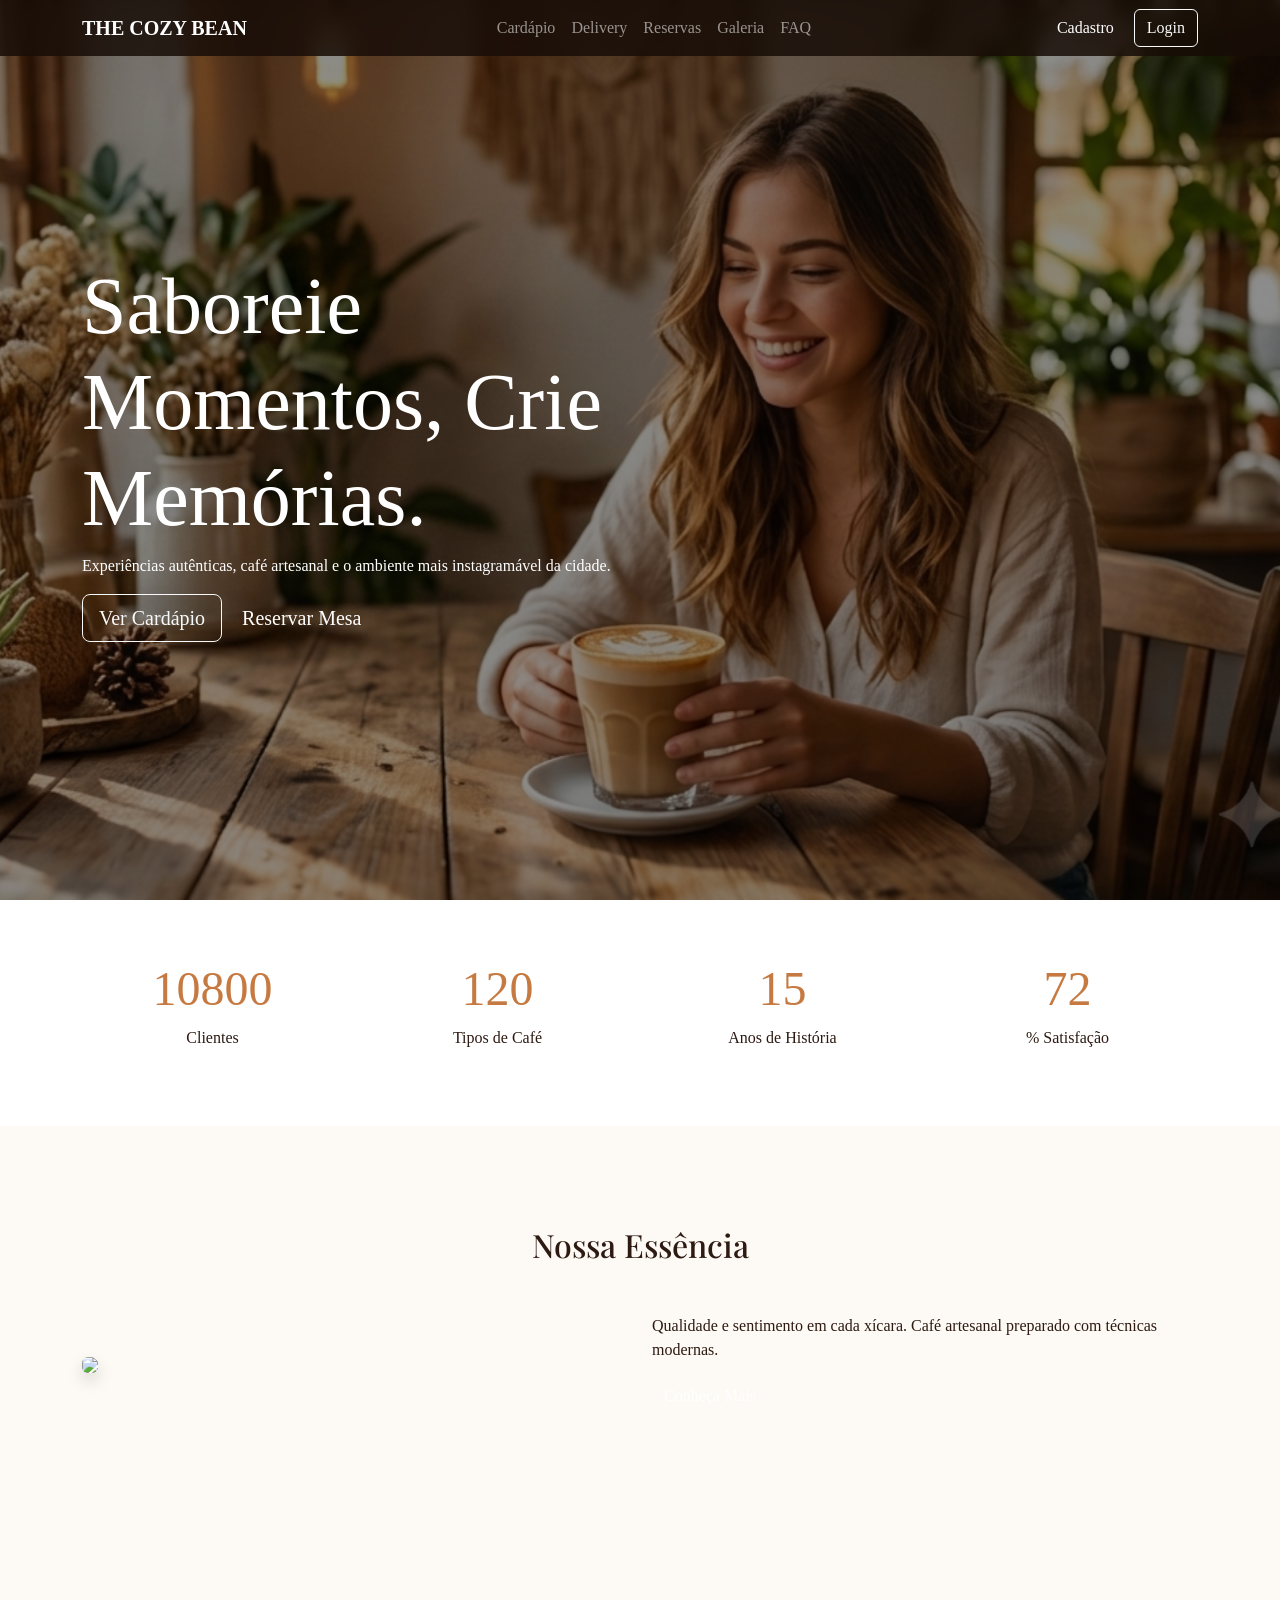
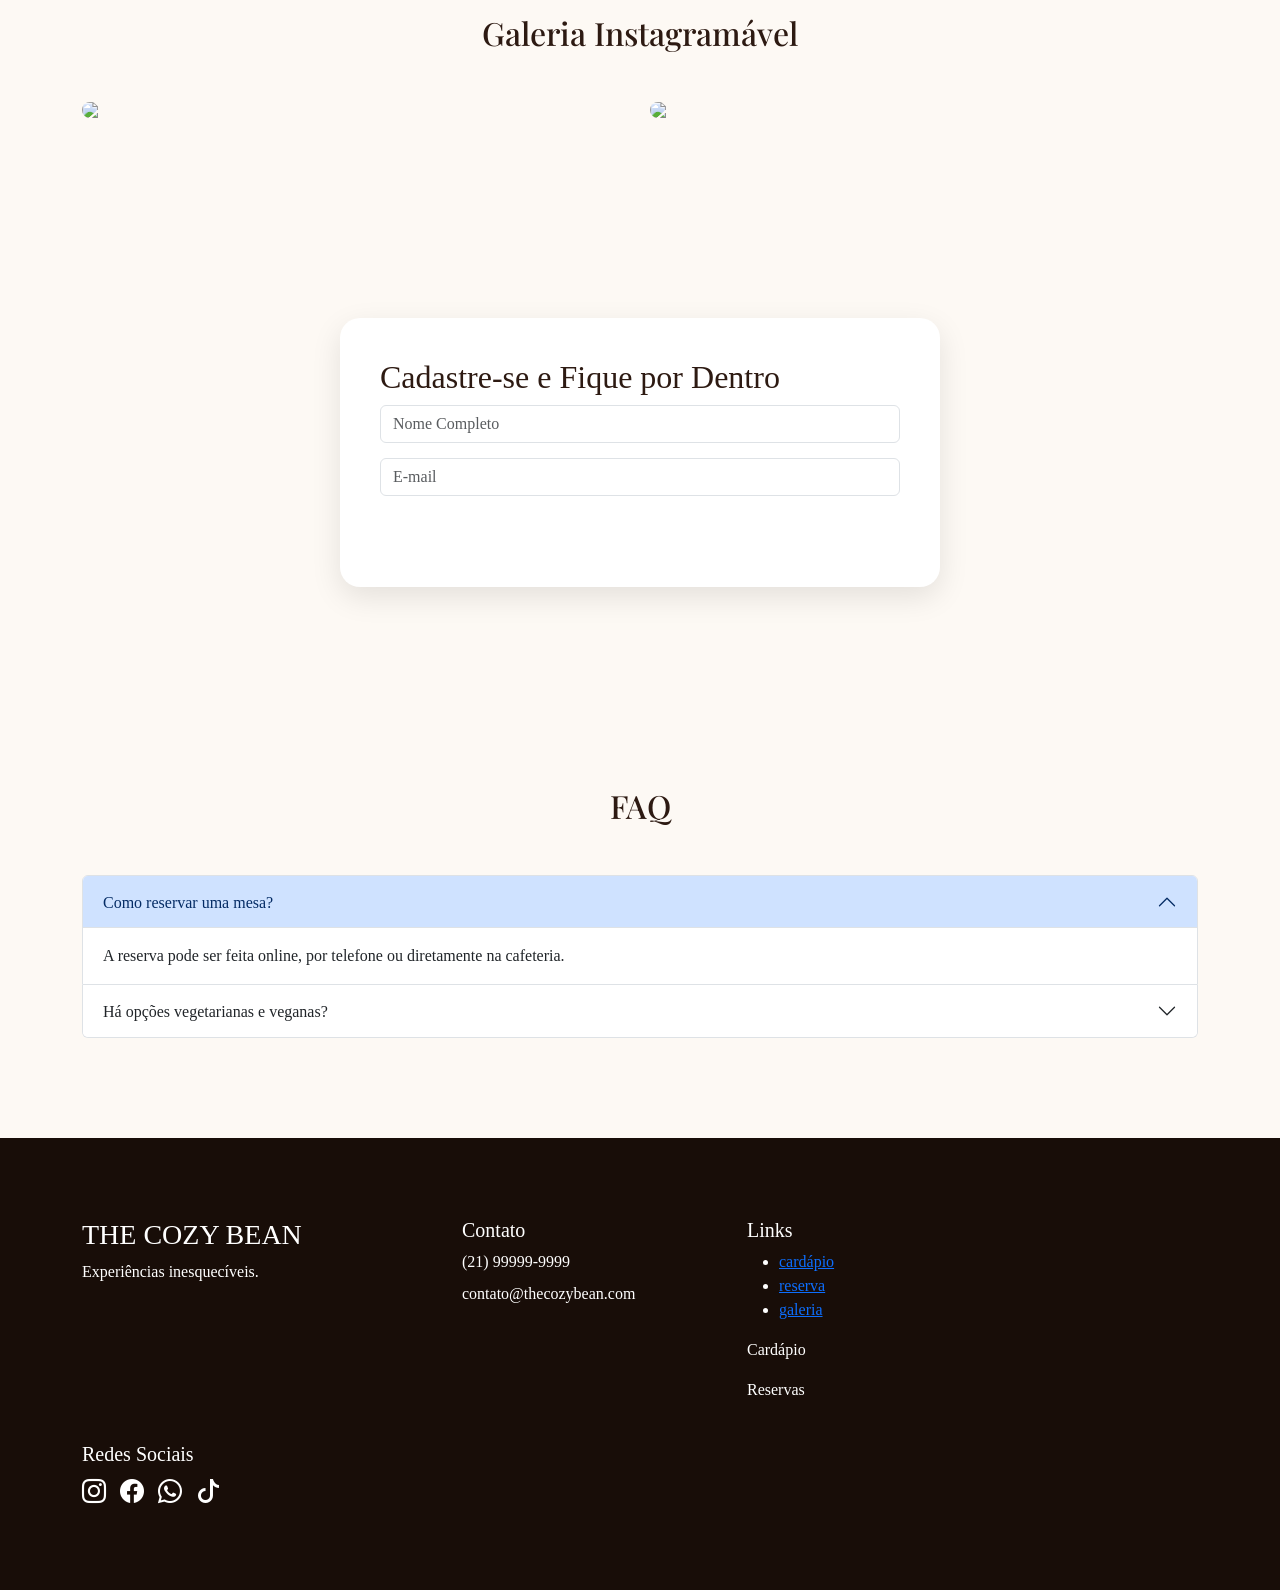
==== cozy-bean/index.html @ 1c5f5737 "alterando rodapé" ====
<!DOCTYPE html>
<html lang="pt-BR">

<head>
    <meta charset="UTF-8">
    <meta name="viewport" content="width=device-width, initial-scale=1.0">

    <title>The Cozy Bean | Cafeteria Moderna</title>

    <!-- Bootstrap -->
    <link href="https://cdn.jsdelivr.net/npm/bootstrap@5.3.8/dist/css/bootstrap.min.css" rel="stylesheet">

    <!-- Bootstrap Icons -->
    <link href="https://cdn.jsdelivr.net/npm/bootstrap-icons@1.11.3/font/bootstrap-icons.css" rel="stylesheet">

    <!-- Google Fonts -->
    <link
        href="https://fonts.googleapis.com/css2?family=Playfair+Display:wght@700&family=Montserrat:wght@300;400;500;600;700&display=swap"
        rel="stylesheet">

    <link rel="stylesheet" href="css/style.css">
</head>

<body>

    <!-- ===================================
         NAVBAR
    ==================================== -->

    <nav class="navbar navbar-expand-lg navbar-dark fixed-top custom-navbar">

        <div class="container">

            <a class="navbar-brand logo" href="#">
                THE COZY BEAN
            </a>

            <button class="navbar-toggler" type="button" data-bs-toggle="collapse" data-bs-target="#menu">

                <span class="navbar-toggler-icon"></span>

            </button>

            <div class="collapse navbar-collapse" id="menu">

                <ul class="navbar-nav mx-auto">

                    <li class="nav-item">
                        <a href="#cardapio" class="nav-link">Cardápio</a>
                    </li>

                    <li class="nav-item">
                        <a href="#delivery" class="nav-link">Delivery</a>
                    </li>

                    <li class="nav-item">
                        <a href="#reservas" class="nav-link">Reservas</a>
                    </li>

                    <li class="nav-item">
                        <a href="#galeria" class="nav-link">Galeria</a>
                    </li>

                    <li class="nav-item">
                        <a href="#faq" class="nav-link">FAQ</a>
                    </li>

                </ul>

                <div class="d-flex gap-2">

                    <button class="btn btn-caramel">
                        Cadastro
                    </button>

                    <button class="btn btn-outline-light">
                        Login
                    </button>

                </div>

            </div>

        </div>

    </nav>

    <!-- ===================================
         HERO SECTION
    ==================================== -->

    <header class="hero-section">

        <div class="overlay"></div>

        <div class="container hero-content">

            <div class="row">

                <div class="col-lg-6">

                    <h1>
                        Saboreie Momentos,
                        Crie Memórias.
                    </h1>

                    <p>
                        Experiências autênticas, café artesanal e o ambiente mais instagramável da cidade.
                    </p>

                    <div class="hero-buttons">

                        <a href="#" class="btn btn-outline-light btn-lg">
                            Ver Cardápio
                        </a>

                        <a href="#" class="btn btn-caramel btn-lg">
                            Reservar Mesa
                        </a>

                    </div>

                </div>

            </div>

        </div>

    </header>

    <!-- ===================================
         CONTADORES
    ==================================== -->

    <section class="stats">

        <div class="container">

            <div class="row text-center">

                <div class="col-md-3">
                    <h2 class="counter" data-target="15000">0</h2>
                    <p>Clientes</p>
                </div>

                <div class="col-md-3">
                    <h2 class="counter" data-target="120">0</h2>
                    <p>Tipos de Café</p>
                </div>

                <div class="col-md-3">
                    <h2 class="counter" data-target="15">0</h2>
                    <p>Anos de História</p>
                </div>

                <div class="col-md-3">
                    <h2 class="counter" data-target="98">0</h2>
                    <p>% Satisfação</p>
                </div>

            </div>

        </div>

    </section>

    <!-- ===================================
         NOSSA ESSÊNCIA
    ==================================== -->

    <section class="essencia section-padding">

        <div class="container">

            <h2 class="section-title">
                Nossa Essência
            </h2>

            <div class="row align-items-center">

                <div class="col-lg-6">

                    <img src="img/galeria2.png" class="img-fluid rounded shadow">

                </div>

                <div class="col-lg-6">

                    <p>
                        Qualidade e sentimento em cada xícara.
                        Café artesanal preparado com técnicas modernas.
                    </p>

                    <button class="btn btn-caramel">
                        Conheça Mais
                    </button>

                </div>

            </div>

        </div>

    </section>

    <!-- ===================================
         GALERIA
    ==================================== -->

    <section id="galeria" class="gallery section-padding">

        <div class="container">

            <h2 class="section-title">
                Galeria Instagramável
            </h2>

            <div class="gallery-grid">

                <img src="img/galeria3.png">
                <img src="img/galeria2.png">


            </div>

        </div>

    </section>

    <!-- ===================================
         FORMULÁRIO
    ==================================== -->

    <section class="cadastro section-padding">

        <div class="container">

            <div class="form-box">

                <h2>
                    Cadastre-se e Fique por Dentro
                </h2>

                <form>

                    <input type="text" class="form-control" placeholder="Nome Completo">

                    <input type="email" class="form-control" placeholder="E-mail">

                    <button class="btn btn-caramel w-100">
                        Cadastrar
                    </button>

                </form>

            </div>

        </div>

    </section>

    <!-- ===================================
         FAQ
    ==================================== -->

    <section id="faq" class="section-padding">

        <div class="container">

            <h2 class="section-title">
                FAQ
            </h2>

            <div class="accordion" id="faqAccordion">

                <div class="accordion-item">

                    <h2 class="accordion-header">

                        <button class="accordion-button" type="button" data-bs-toggle="collapse" data-bs-target="#faq1"
                            aria-expanded="true">

                            Como reservar uma mesa?

                        </button>

                    </h2>

                    <div id="faq1" class="accordion-collapse collapse show" data-bs-parent="#faqAccordion">

                        <div class="accordion-body">

                            A reserva pode ser feita online, por telefone ou diretamente na cafeteria.

                        </div>

                    </div>

                </div>

                <div class="accordion-item">

                    <h2 class="accordion-header">

                        <button class="accordion-button collapsed" type="button" data-bs-toggle="collapse"
                            data-bs-target="#faq2" aria-expanded="false">

                            Há opções vegetarianas e veganas?

                        </button>

                    </h2>

                    <div id="faq2" class="accordion-collapse collapse" data-bs-parent="#faqAccordion">

                        <div class="accordion-body">

                            Sim! Temos opções especiais para quem prefere uma alimentação mais leve e sustentável.

                        </div>

                    </div>

                </div>

            </div>

        </div>

    </section>

    <!-- ===================================
         FOOTER
    ==================================== -->

    <footer class="footer">

        <div class="container">

            <div class="row g-4 align-items-start">

                <div class="col-lg-4 col-md-6 col-12">

                    <h3 class="footer-brand">THE COZY BEAN</h3>

                    <p class="footer-text">Experiências inesquecíveis.</p>

                </div>

                <div class="col-lg-3 col-md-6 col-12">

                    <h5 class="footer-title">Contato</h5>

                    <p class="footer-text mb-2">(21) 99999-9999</p>
                    <p class="footer-text">contato@thecozybean.com</p>
                </div>

                <div class="col-lg-3 col-md-6 col-12">
                    
                    <h5 class="footer-title">Links</h5>
                    <ul>
                        <li><a href="#cardapio">cardápio</li>
                        <li><a href="#reserva">reserva</a></li>
                        <li><a href="#galeria">galeria</a></li>
                        
                    </ul>


                    <p>Cardápio</p>

                    <p>Reservas</p>

                </div>

                <div class="col-lg-3">

                    <h5>Redes Sociais</h5>

                    <div class="social">

                        <i class="bi bi-instagram"></i>
                        <i class="bi bi-facebook"></i>
                        <i class="bi bi-whatsapp"></i>
                        <i class="bi bi-tiktok"></i>

                    </div>

                </div>

            </div>

        </div>

    </footer>

    <script src="https://cdn.jsdelivr.net/npm/bootstrap@5.3.8/dist/js/bootstrap.bundle.min.js"></script>

    <script src="js/script.js"></script>

</body>

</html>
---- cozy-bean/css/style.css ----
:root {
    --color-primary-caramel: #C67A42;
    --color-texto-dark: #2d1a12;
    --color-bg-cream: #FDF9F4;
    --color-bg-beige: #F2E3D5;
    --color-bg-dark-footer: #180D08;
}

body {
    font-family: 'Montserrat Light';
    background: var(--color-bg-cream);
    color: var(--color-texto-dark);
}

.section-padding {
    padding: 100px 0;
}

.logo {
    font-weight: 700;
}

.custom-navbar {
    background: url('../img/navbar.png');
    backdrop-filter: blur(10px);
}

.hero-section {
    height: 100vh;
    background: url('../img/hero.png') center center/cover;
    position: relative;
    display: flex;
    align-items: center;
}

.overlay {
    position: absolute;
    inset: 0;
    background: rgba(0, 0, 0, .45);
}

.hero-content {
    position: relative;
    z-index: 2;
}

.hero-content h1 {
    font-family: 'Open Sans', serif;
    color: #fff;
    font-size: 5rem;
}

.hero-content p {
    color: #fff;
}

.btn-caramel {
    background: var(--color-primary-caramel:);
    color: #fff;
    border: none;
}

.btn-caramel:hover {
    background: #a65f2f;
    transform: translateY(-3px);
}

.stats {
    background: #fff;
    padding: 60px 0;
}

.counter {
    color: var(--color-primary-caramel);
    font-size: 3rem;
}

.section-title {
    text-align: center;
    font-family: 'Playfair Display', serif;
    margin-bottom: 50px;
}

.gallery-grid {
    display: grid;
    grid-template-columns: repeat(auto-fit, minmax(250px, 1fr));
    gap: 20px;
}

.gallery-grid img {
    width: 100%;
    border-radius: 15px;
    transition: .4s;
}

.gallery-grid img:hover {
    transform: scale(1.05);
}

.form-box {
    background: #fff;
    padding: 40px;
    border-radius: 20px;
    max-width: 600px;
    margin: auto;
    box-shadow: 0 10px 30px rgba(0, 0, 0, .1);
}

.form-box input {
    margin-bottom: 15px;
}

.footer {
    background: var(--color-bg-dark-footer);
    color: #fff;
    padding: 80px 0;
}

.social i {
    font-size: 1.5rem;
    margin-right: 10px;
    cursor: pointer;
}

.fade-in {
    opacity: 0;
    transform: translateY(30px);
    transition: 1s;
}

.fade-in.show {
    opacity: 1;
    transform: translateY(0);
}
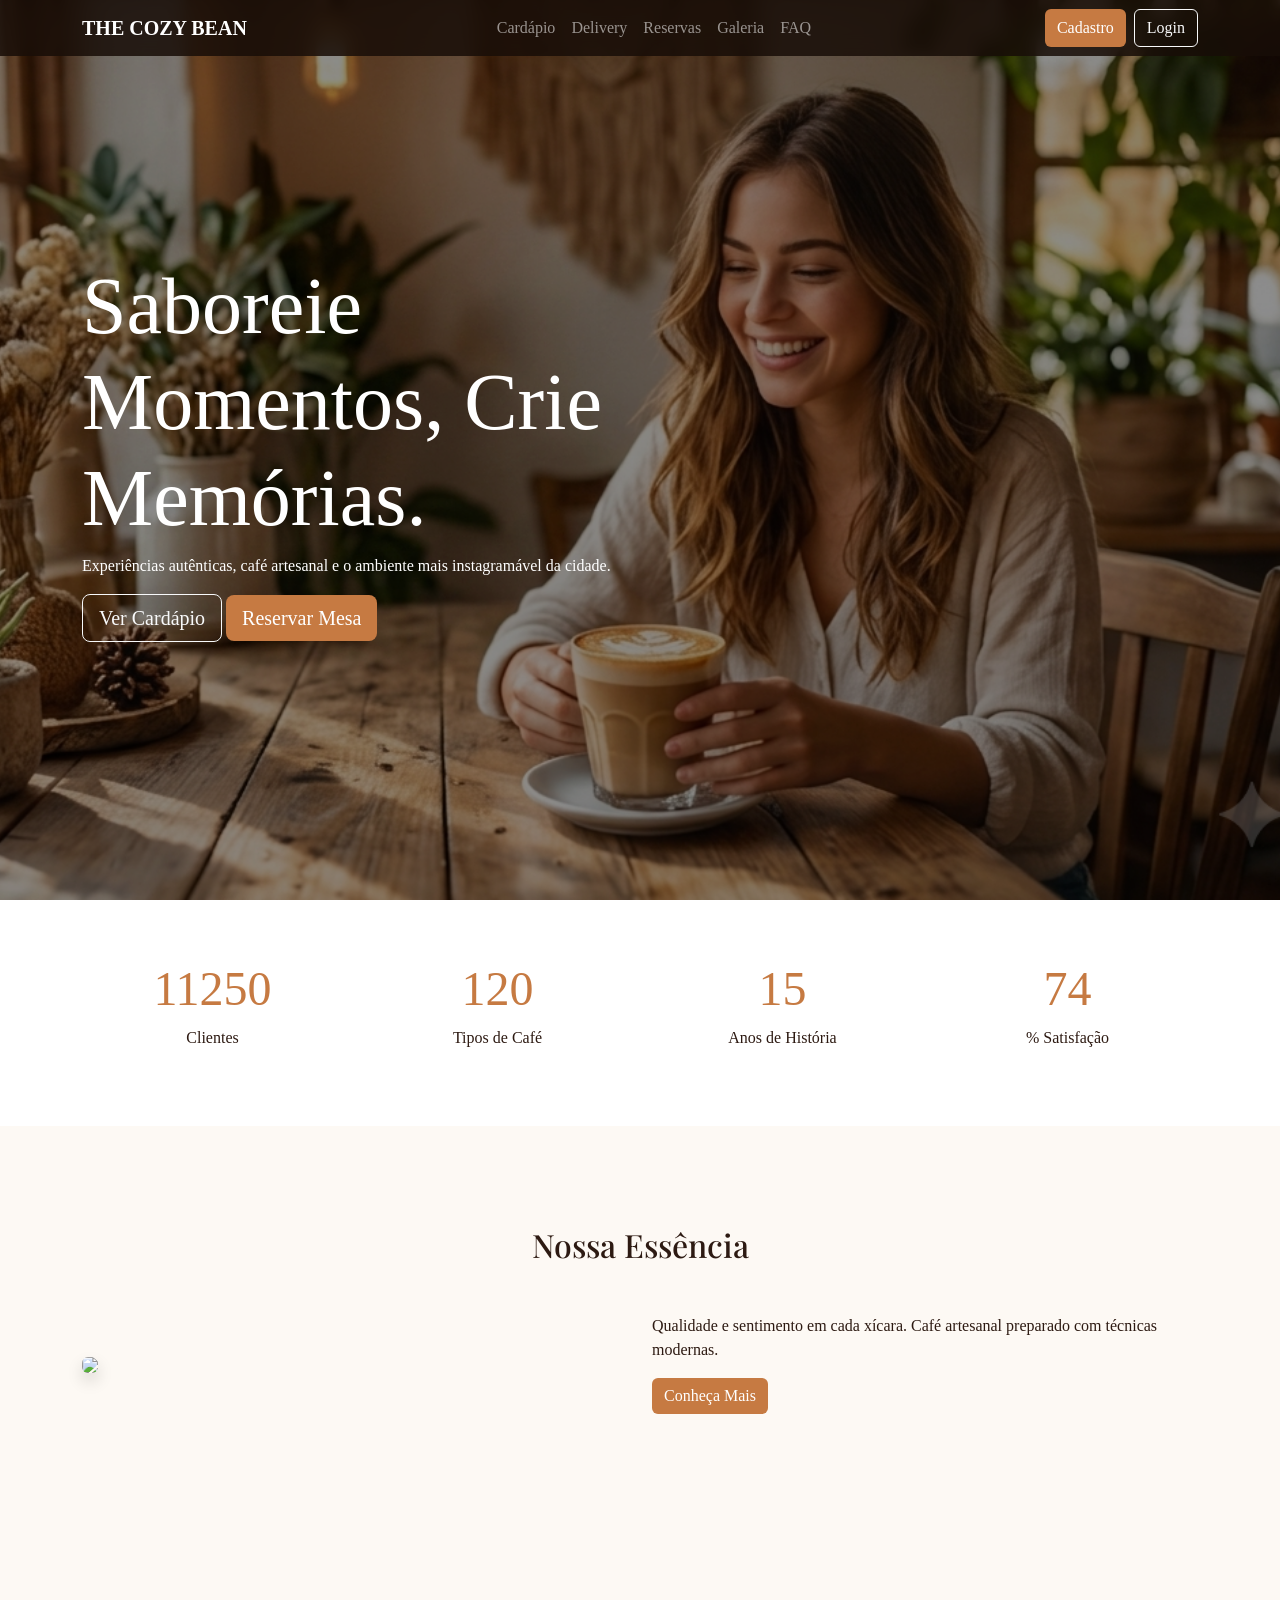
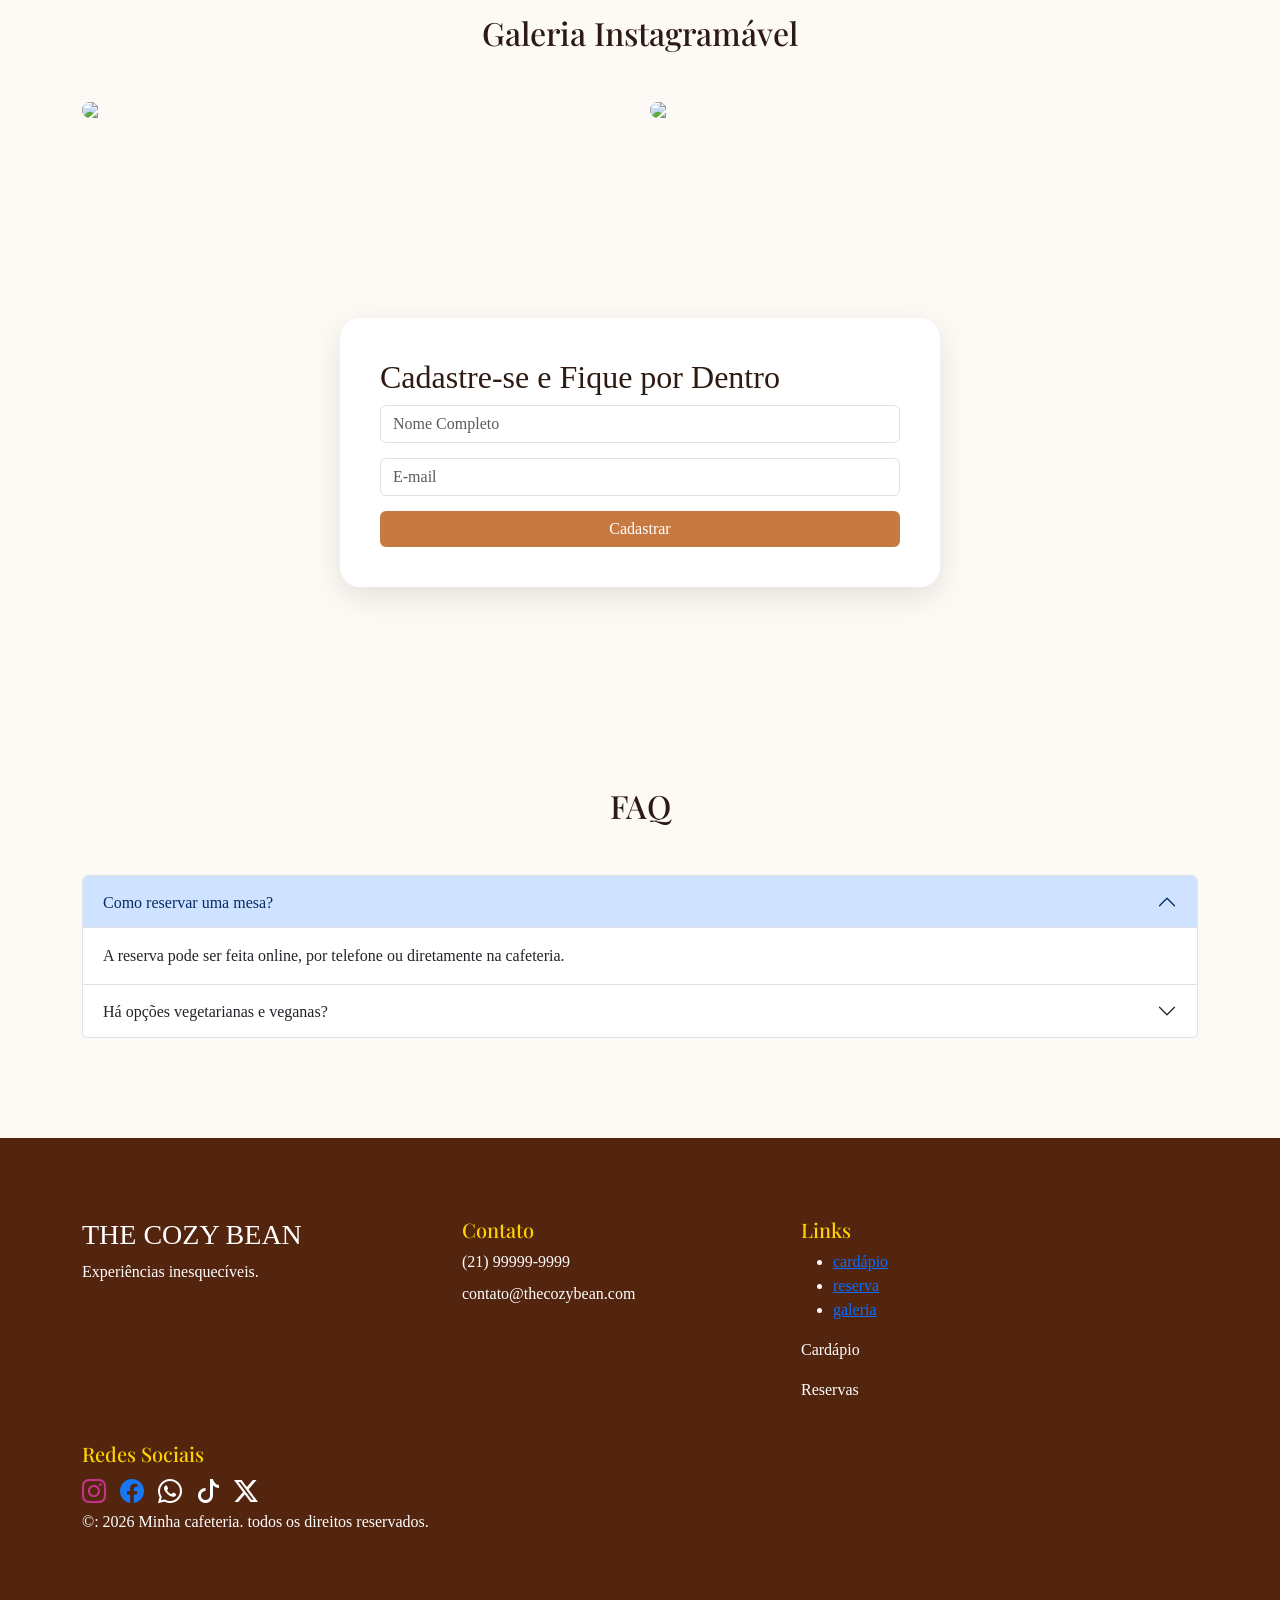
==== commit a60fbe94: "alterção_rodapé_pt2" ====
--- a/cozy-bean/index.html
+++ b/cozy-bean/index.html
@@ -19,6 +19,10 @@
         rel="stylesheet">
 
     <link rel="stylesheet" href="css/style.css">
+    <link rel="preconnect" href="https://fonts.googleapis.com">
+    <link rel="preconnect" href="https://fonts.gstatic.com" crossorigin>
+    <link href="https://fonts.googleapis.com/css2?family=Playfair+Display:ital,wght@0,400..900;1,400..900&display=swap" rel="stylesheet">
+
 </head>
 
 <body>
@@ -354,41 +358,47 @@
                     <p class="footer-text mb-2">(21) 99999-9999</p>
                     <p class="footer-text">contato@thecozybean.com</p>
                 </div>
-
+                <!--links-->
                 <div class="col-lg-3 col-md-6 col-12">
                     
                     <h5 class="footer-title">Links</h5>
-                    <ul>
+                    <ul class="footer-links">
                         <li><a href="#cardapio">cardápio</li>
+
                         <li><a href="#reserva">reserva</a></li>
+
                         <li><a href="#galeria">galeria</a></li>
                         
                     </ul>
 
-
                     <p>Cardápio</p>
 
                     <p>Reservas</p>
 
                 </div>
 
-                <div class="col-lg-3">
-
-                    <h5>Redes Sociais</h5>
+                 <!--redes social-->
+                <div class="col-lg-3 col-md-6 col-12">
+
+                    <h5 class="footer-title">Redes Sociais</h5>
 
                     <div class="social">
 
-                        <i class="bi bi-instagram"></i>
-                        <i class="bi bi-facebook"></i>
-                        <i class="bi bi-whatsapp"></i>
-                        <i class="bi bi-tiktok"></i>
+                        <a href="https://www.instagram.com/" id="instagram"><i class="bi bi-instagram"></i></a> 
+                        <a href="https://www.facebook.com/?locale=pt_BR" id="facebook"><i class="bi bi-facebook"></i></a>
+                        <a href="https://wa.me/5521980318720"><i class="bi bi-whatsapp"></i></a>
+                        <a href="https://www.tiktok.com/pt-BR/"><i class="bi bi-tiktok"></i></a>
+                        <a href="https://x.com/?lang=pt"><i class="bi bi-twitter-x"></i></a> 
 
                     </div>
-
-                </div>
-
-            </div>
-
+                    
+                </div>
+
+            </div>
+            <div class="footer-bottom">
+                <p>&copy: 2026 Minha cafeteria. todos os direitos reservados.</p>
+
+            </div>
         </div>
 
     </footer>
--- a/cozy-bean/css/style.css
+++ b/cozy-bean/css/style.css
@@ -3,13 +3,17 @@
     --color-texto-dark: #2d1a12;
     --color-bg-cream: #FDF9F4;
     --color-bg-beige: #F2E3D5;
-    --color-bg-dark-footer: #180D08;
+    --color-bg-dark-footer: #53240e;
 }
 
 body {
     font-family: 'Montserrat Light';
     background: var(--color-bg-cream);
     color: var(--color-texto-dark);
+}
+.playfair-display{
+font-family: "Playfair Display", serif;
+font-optical-sizing: auto;
 }
 
 .section-padding {
@@ -55,7 +59,7 @@
 }
 
 .btn-caramel {
-    background: var(--color-primary-caramel:);
+    background: var(--color-primary-caramel);
     color: #fff;
     border: none;
 }
@@ -115,11 +119,39 @@
     color: #fff;
     padding: 80px 0;
 }
+.footer .container .row>div{
+    min-width: 0;
+    display: flex;
+    flex-direction: column;
+}
+.footer.row{
+    display: flex;
+    flex-wrap: wrap;
+}
+.footer .container .row>:nth-child(2){
+    margin-right: 54px;
+}
 
+.footer-title{
+    font-family: playfair display;
+    color: #fcd200;
+
+}
+
+.social a {
+    color: #fff;
+}
 .social i {
     font-size: 1.5rem;
     margin-right: 10px;
     cursor: pointer;
+}
+
+#instagram{
+    color:#C13584
+}
+#facebook{
+    color:#1877F2;
 }
 
 .fade-in {
@@ -131,4 +163,29 @@
 .fade-in.show {
     opacity: 1;
     transform: translateY(0);
+}
+
+/*midias*/
+@media (max-width: 767px){
+    .footer{
+        padding: 70px 0 30px;
+    }
+    .footer .row{
+        justify-content: center;
+        text-align: center;
+    }
+    .footer .row>div{
+        align-items: center;
+        margin-right: 24px;
+    }
+    .footer .row>div:nth-child(2){
+margin-right: 0;
+
+}
+    .footer-links{
+    padding: 0;
+}
+    .social{
+    justify-content: center;
+}
 }
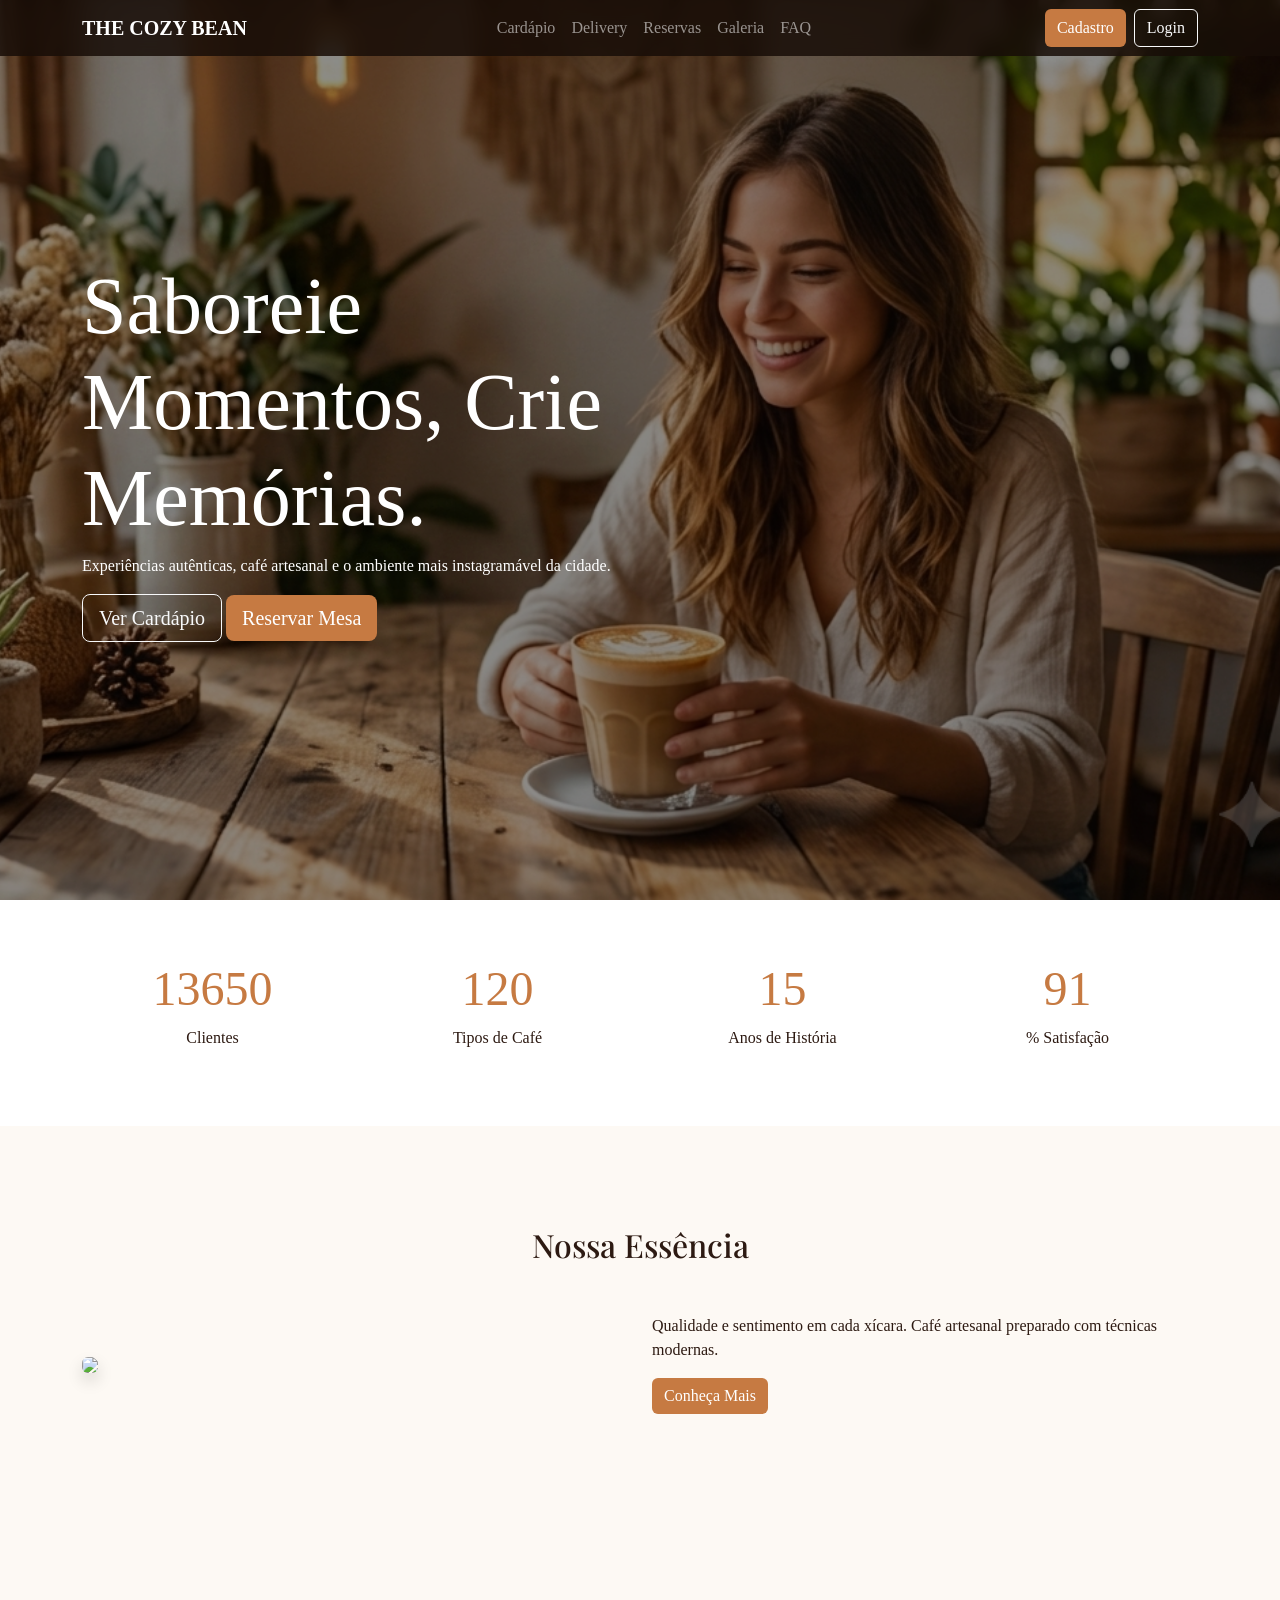
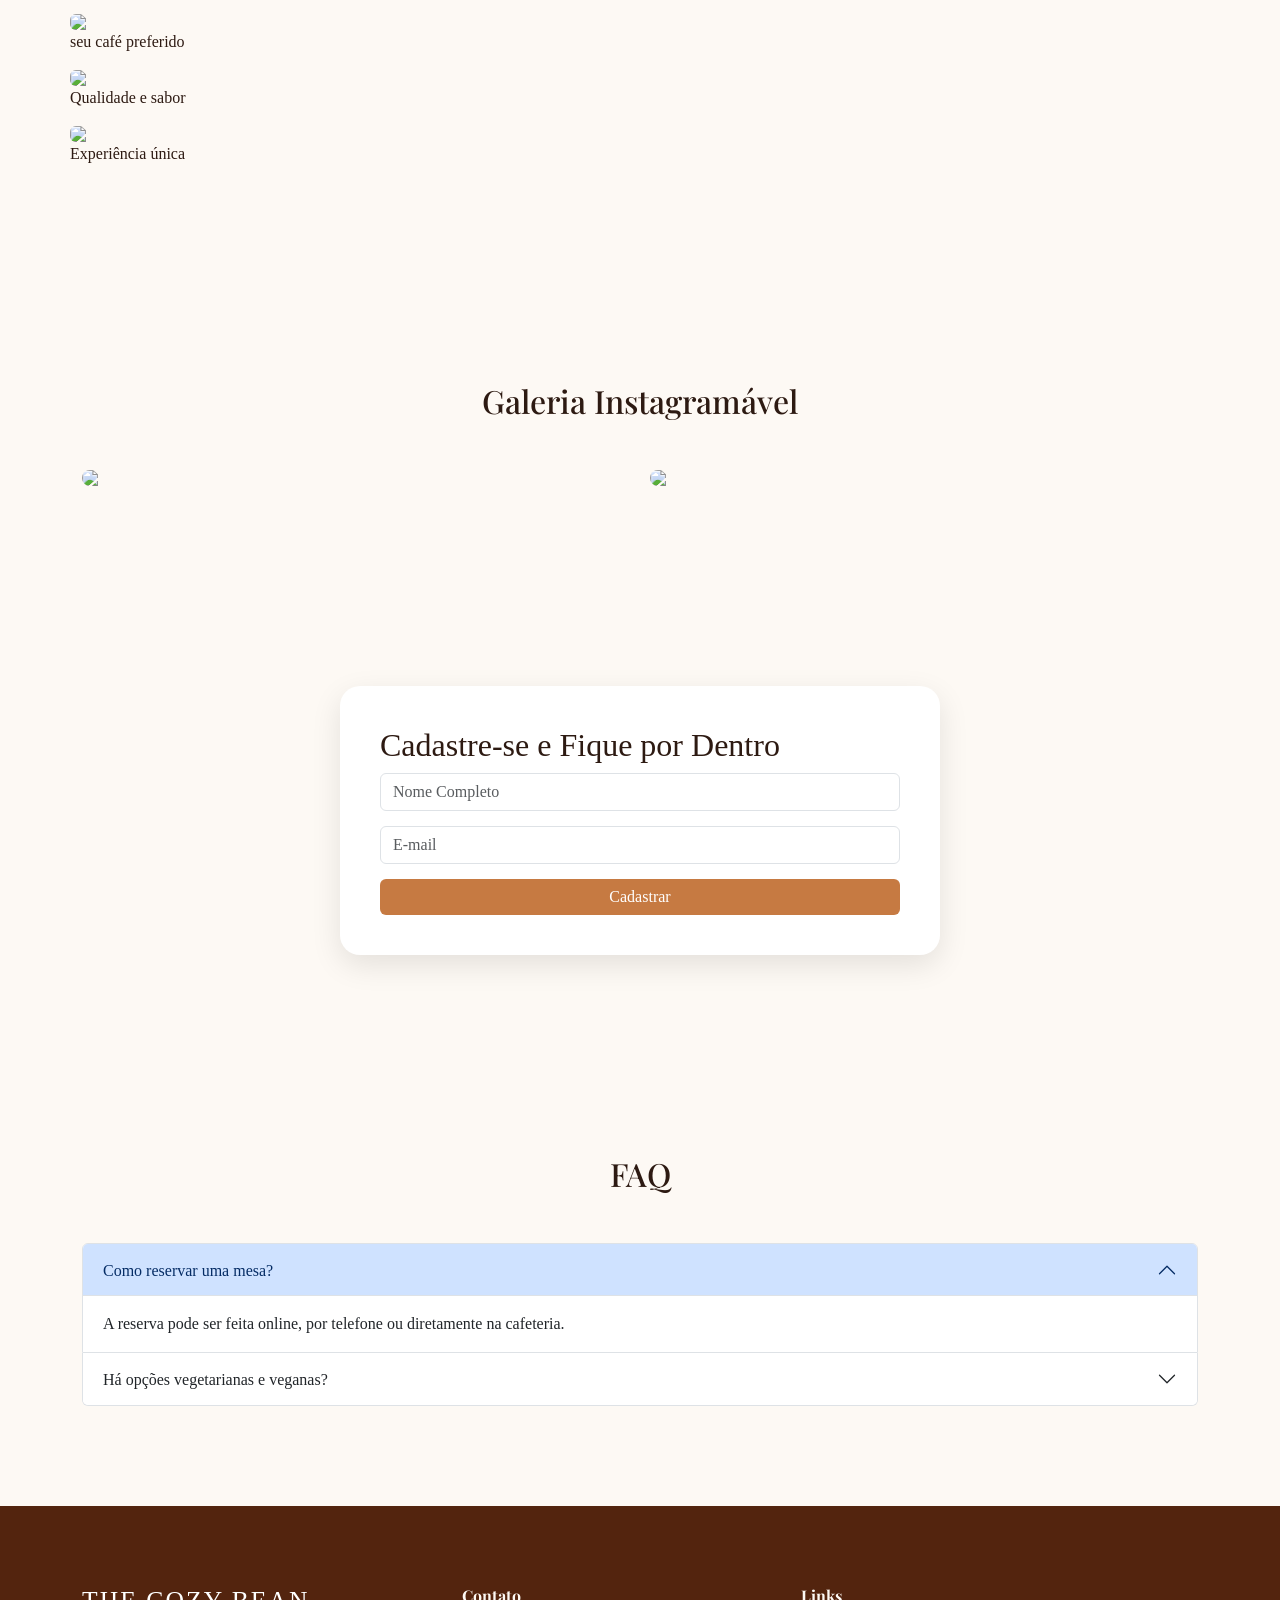
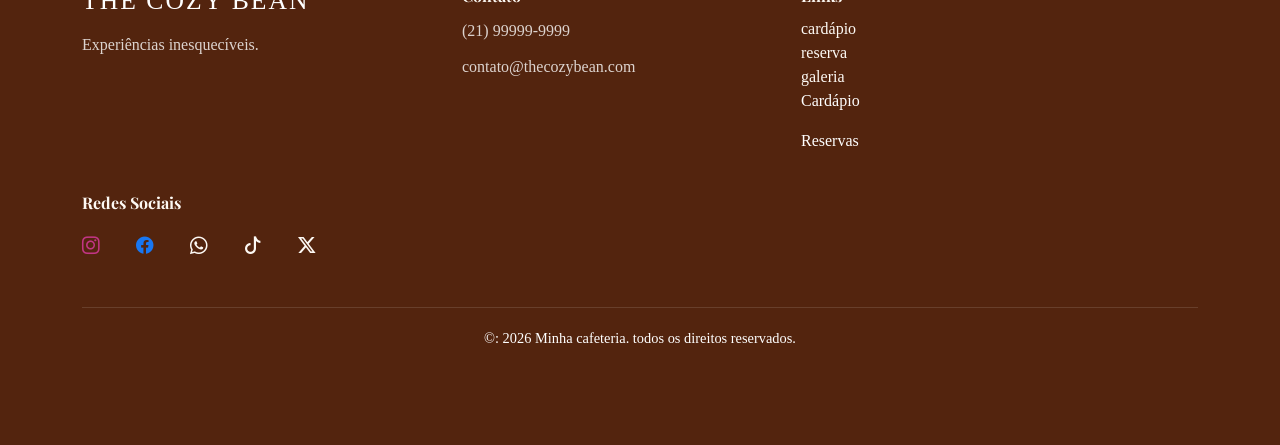
==== commit 7062f2ee: "carrossel_parte1" ====
--- a/cozy-bean/index.html
+++ b/cozy-bean/index.html
@@ -207,9 +207,36 @@
 
     </section>
 
-    <!-- ===================================
-         GALERIA
-    ==================================== -->
+    <!--=========================================
+        CARROSEL
+    ============================================-->
+
+    <section class="container section-padding">
+        <div id="carouselcafe" class="carousel slide" data-bs-ride="carousel">
+            <div class="carousel-inner">
+                
+                
+                <img src="img/galeria9.png" class="d-block w-100 rounded mx-auto">
+                <p>seu café preferido</p>
+            </div>
+            <div id="carouselcafe" class="carousel slide" data-bs-ride="carousel">
+            <div class="carousel-inner">
+                <img src="img/galeria10.png" class="d-block w-100 rounded mx-auto">
+                <p>Qualidade e sabor</p>
+            </div>
+            <div id="carouselcafe" class="carousel slide" data-bs-ride="carousel">
+            <div class="carousel-inner">
+                <img src="img/galeria4.png" class="d-block w-100 rounded mx-auto">
+                <p>Experiência única</p>
+            </div>
+
+        </div>
+</section>
+
+
+    <!--===================================
+        GALERIA
+    =====================================-->
 
     <section id="galeria" class="gallery section-padding">
 
@@ -363,7 +390,7 @@
                     
                     <h5 class="footer-title">Links</h5>
                     <ul class="footer-links">
-                        <li><a href="#cardapio">cardápio</li>
+                        <li><a href="#cardapio">cardápio</a></li>
 
                         <li><a href="#reserva">reserva</a></li>
 
--- a/cozy-bean/css/style.css
+++ b/cozy-bean/css/style.css
@@ -133,7 +133,7 @@
 }
 
 .footer-title{
-    font-family: playfair display;
+    font-family: 'playfair display';
     color: #fcd200;
 
 }
@@ -188,4 +188,74 @@
     .social{
     justify-content: center;
 }
+}
+@media (min-width:768px){
+    .footer .row>div:nth-child(3)
+    .footer .row>div:nth-child(4){
+        flex:1 1 0;
+    }
+    .footer-brand{
+        font-family: 'plaufair display' serif;
+        font-size: 1.6rem;
+        letter-spacing: 0.08em;
+        margin-bottom:14px;
+
+    }
+    .footer-title{
+        font-size: 1rem;
+        font-weight: 700;
+        margin-bottom: 12px;
+       color: #FDF9F4 ;
+    }
+    .footer-text{
+        color:rgba(255,255,255,0.8);
+        line-height:1.7em;
+        margin-bottom: 0;
+    }
+    .footer-links{
+        list-style: none;
+        padding: 0;
+        margin: 0;
+    }
+    .footer-links a{
+        color:#FDF9F4;
+        text-decoration: none;
+        transition: color 0,3s ease;
+    }
+    .footer-links a:hover{
+        color: #fff;
+
+    }
+    .social{
+        display: flex;
+        gap: 12px;
+        flex-wrap: nowrap;
+        align-items: center;
+    }
+    .social a{
+        display: inline-flex;
+        align-items: center;
+        width: 42px;
+        height: 42px;
+        border-radius: 50%;
+        background: rgb(255,255, 255,0,8);
+        color: var(--color-bg-cream);
+        transition: transform 0,3s ease, background 0.3s;
+    }
+    .social a:hover{
+        transform: translateY(-3px);
+        background: var(--color-bg-cream)
+    }
+    .social i{
+        font-size: 1.1rem;
+    }
+    .footer-bottom{
+        margin-top:40px;
+        padding-top:20px;
+        border-top: 1px solid rgba(255, 255, 255,0.12);
+        text-align: center;
+        color: rgb(255,255,255);
+        font-size: 0.9rem;
+    }
+
 }
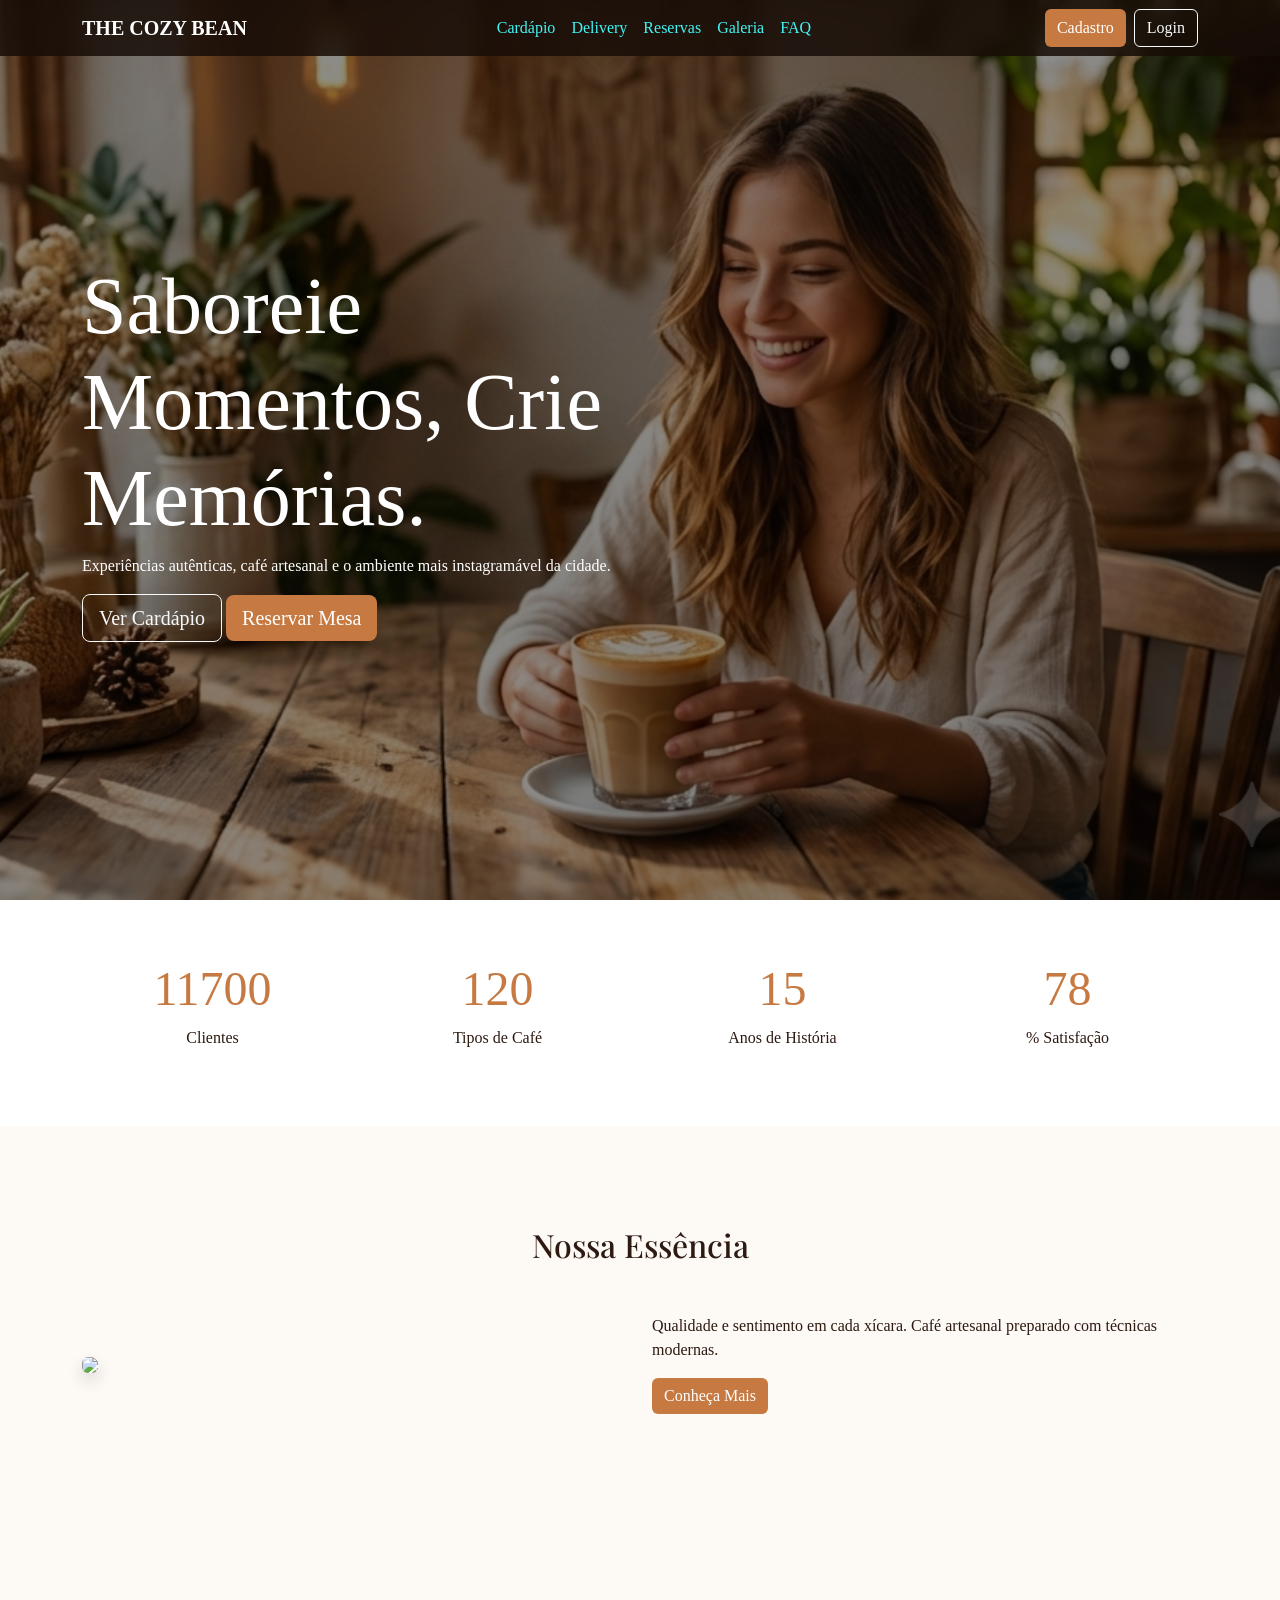
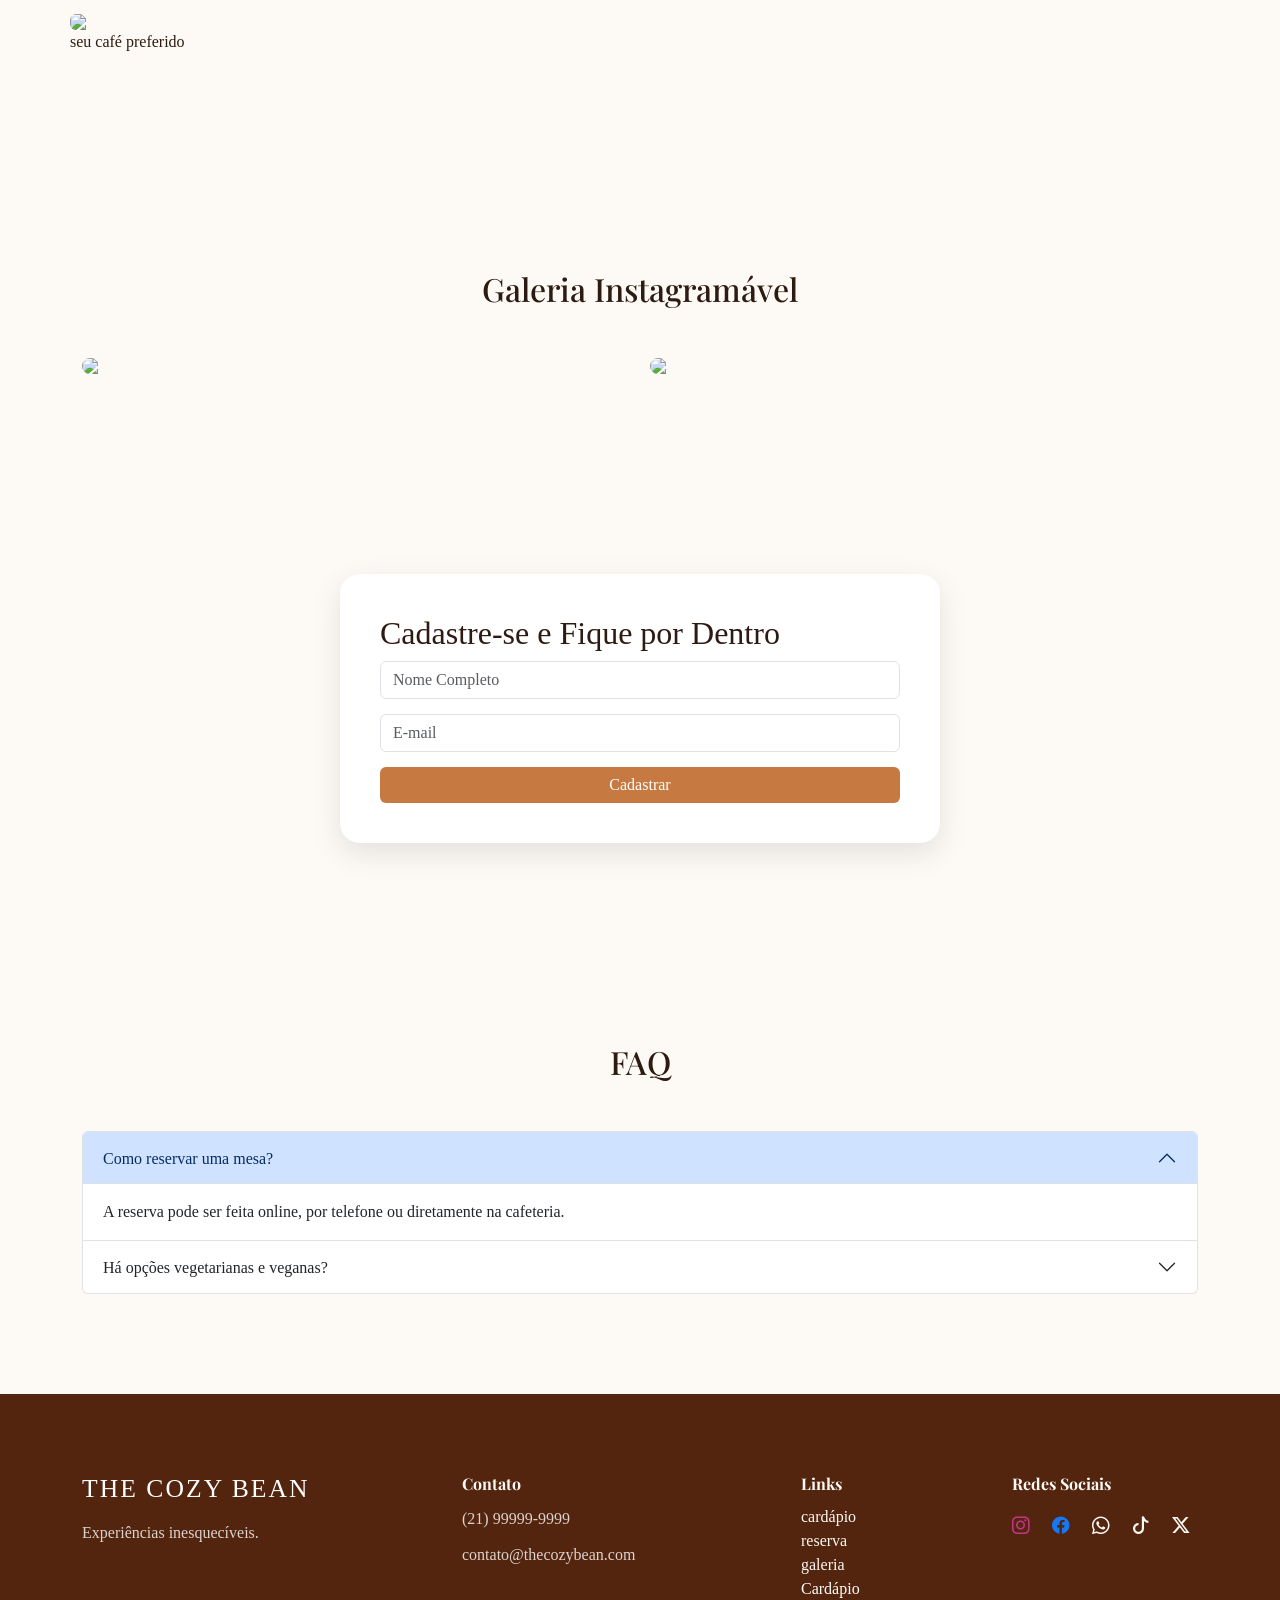
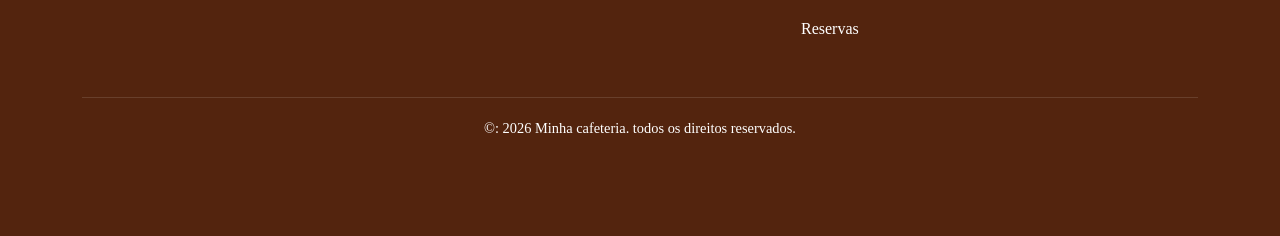
==== commit 7063a367: "alterando_carrosel" ====
--- a/cozy-bean/index.html
+++ b/cozy-bean/index.html
@@ -213,23 +213,26 @@
 
     <section class="container section-padding">
         <div id="carouselcafe" class="carousel slide" data-bs-ride="carousel">
+          
             <div class="carousel-inner">
-                
-                
+                <div class="carousel-item active">
+
                 <img src="img/galeria9.png" class="d-block w-100 rounded mx-auto">
                 <p>seu café preferido</p>
-            </div>
-            <div id="carouselcafe" class="carousel slide" data-bs-ride="carousel">
-            <div class="carousel-inner">
+                 </div>
+
+                <div class="carousel-item">
+    
                 <img src="img/galeria10.png" class="d-block w-100 rounded mx-auto">
                 <p>Qualidade e sabor</p>
-            </div>
-            <div id="carouselcafe" class="carousel slide" data-bs-ride="carousel">
-            <div class="carousel-inner">
+                </div>
+                <div class="carousel-item">
                 <img src="img/galeria4.png" class="d-block w-100 rounded mx-auto">
-                <p>Experiência única</p>
-            </div>
-
+                    <p>Experiência única</p>
+                </div>
+
+                </div>
+            </div>
         </div>
 </section>
 
--- a/cozy-bean/css/style.css
+++ b/cozy-bean/css/style.css
@@ -29,6 +29,10 @@
     backdrop-filter: blur(10px);
 }
 
+.nav-item a{
+    color: #42f5f5;
+
+}
 .hero-section {
     height: 100vh;
     background: url('../img/hero.png') center center/cover;
@@ -190,7 +194,7 @@
 }
 }
 @media (min-width:768px){
-    .footer .row>div:nth-child(3)
+    .footer .row>div:nth-child(3),
     .footer .row>div:nth-child(4){
         flex:1 1 0;
     }
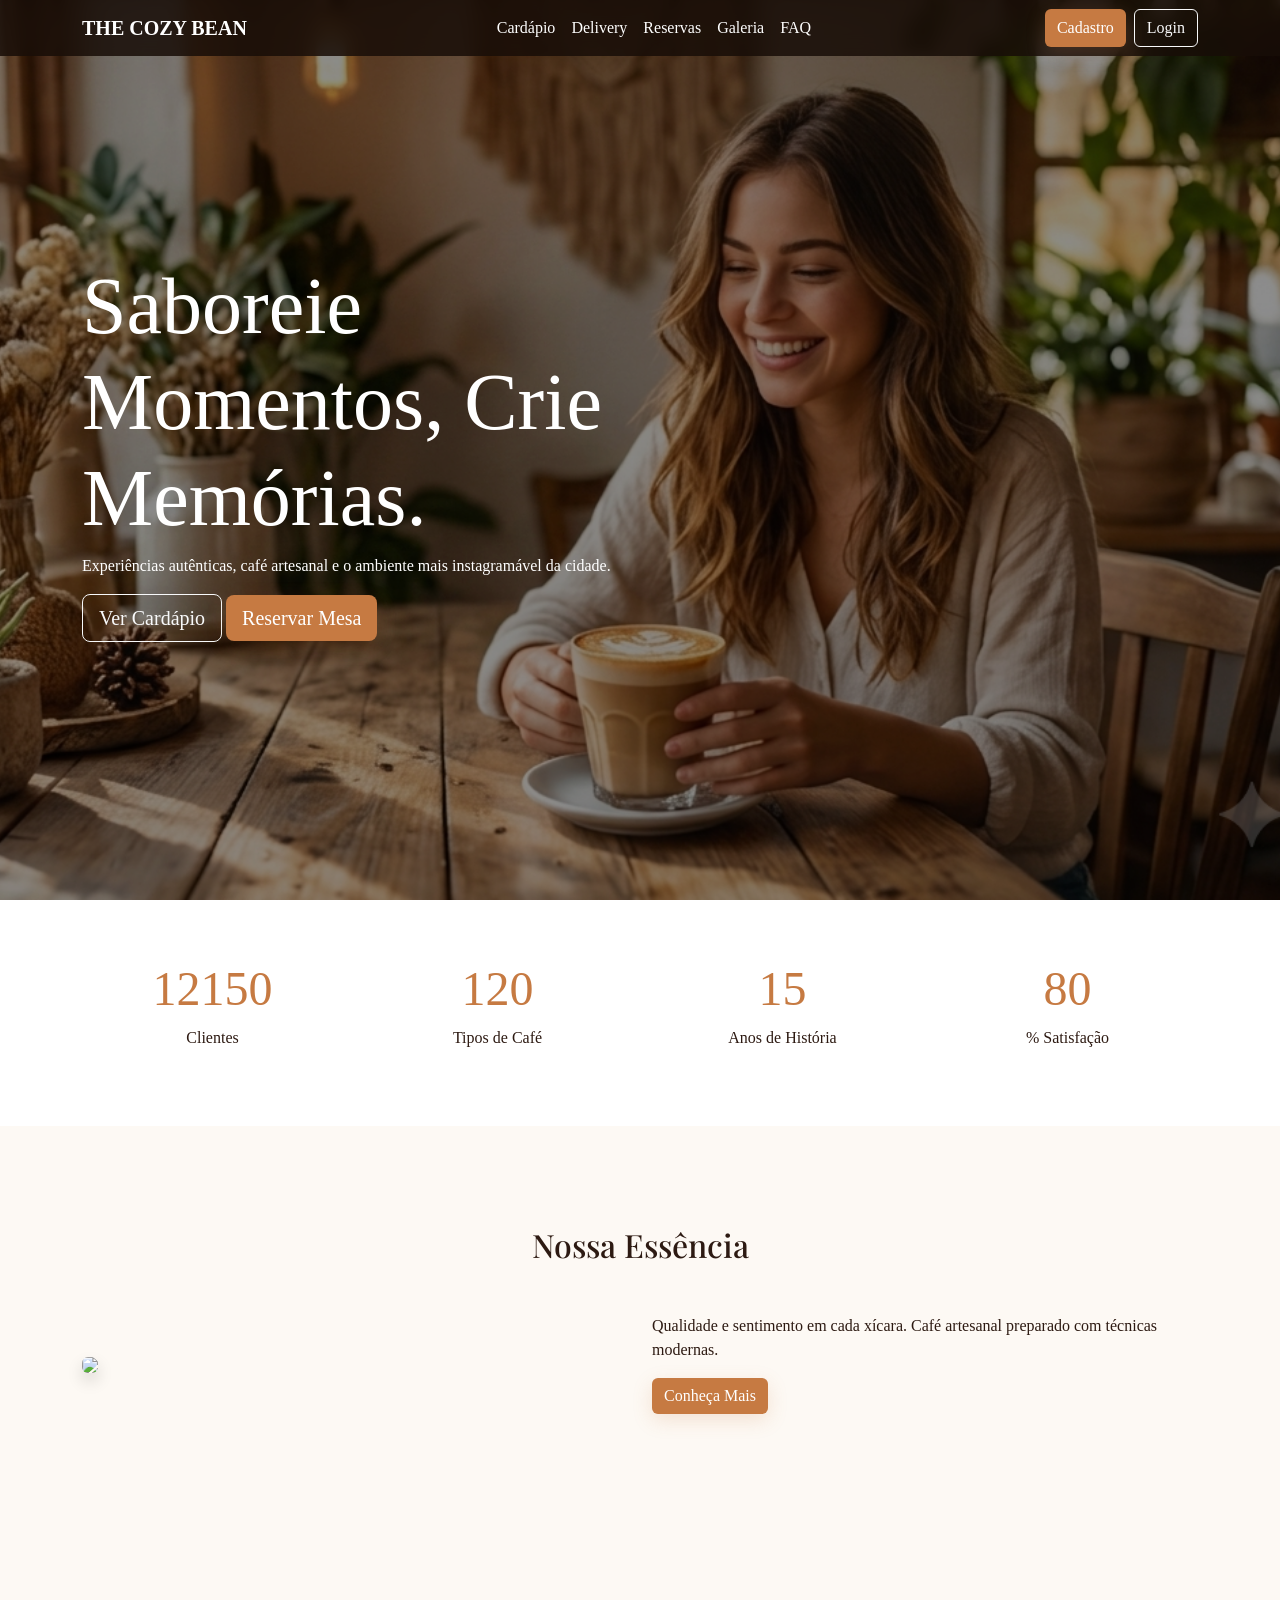
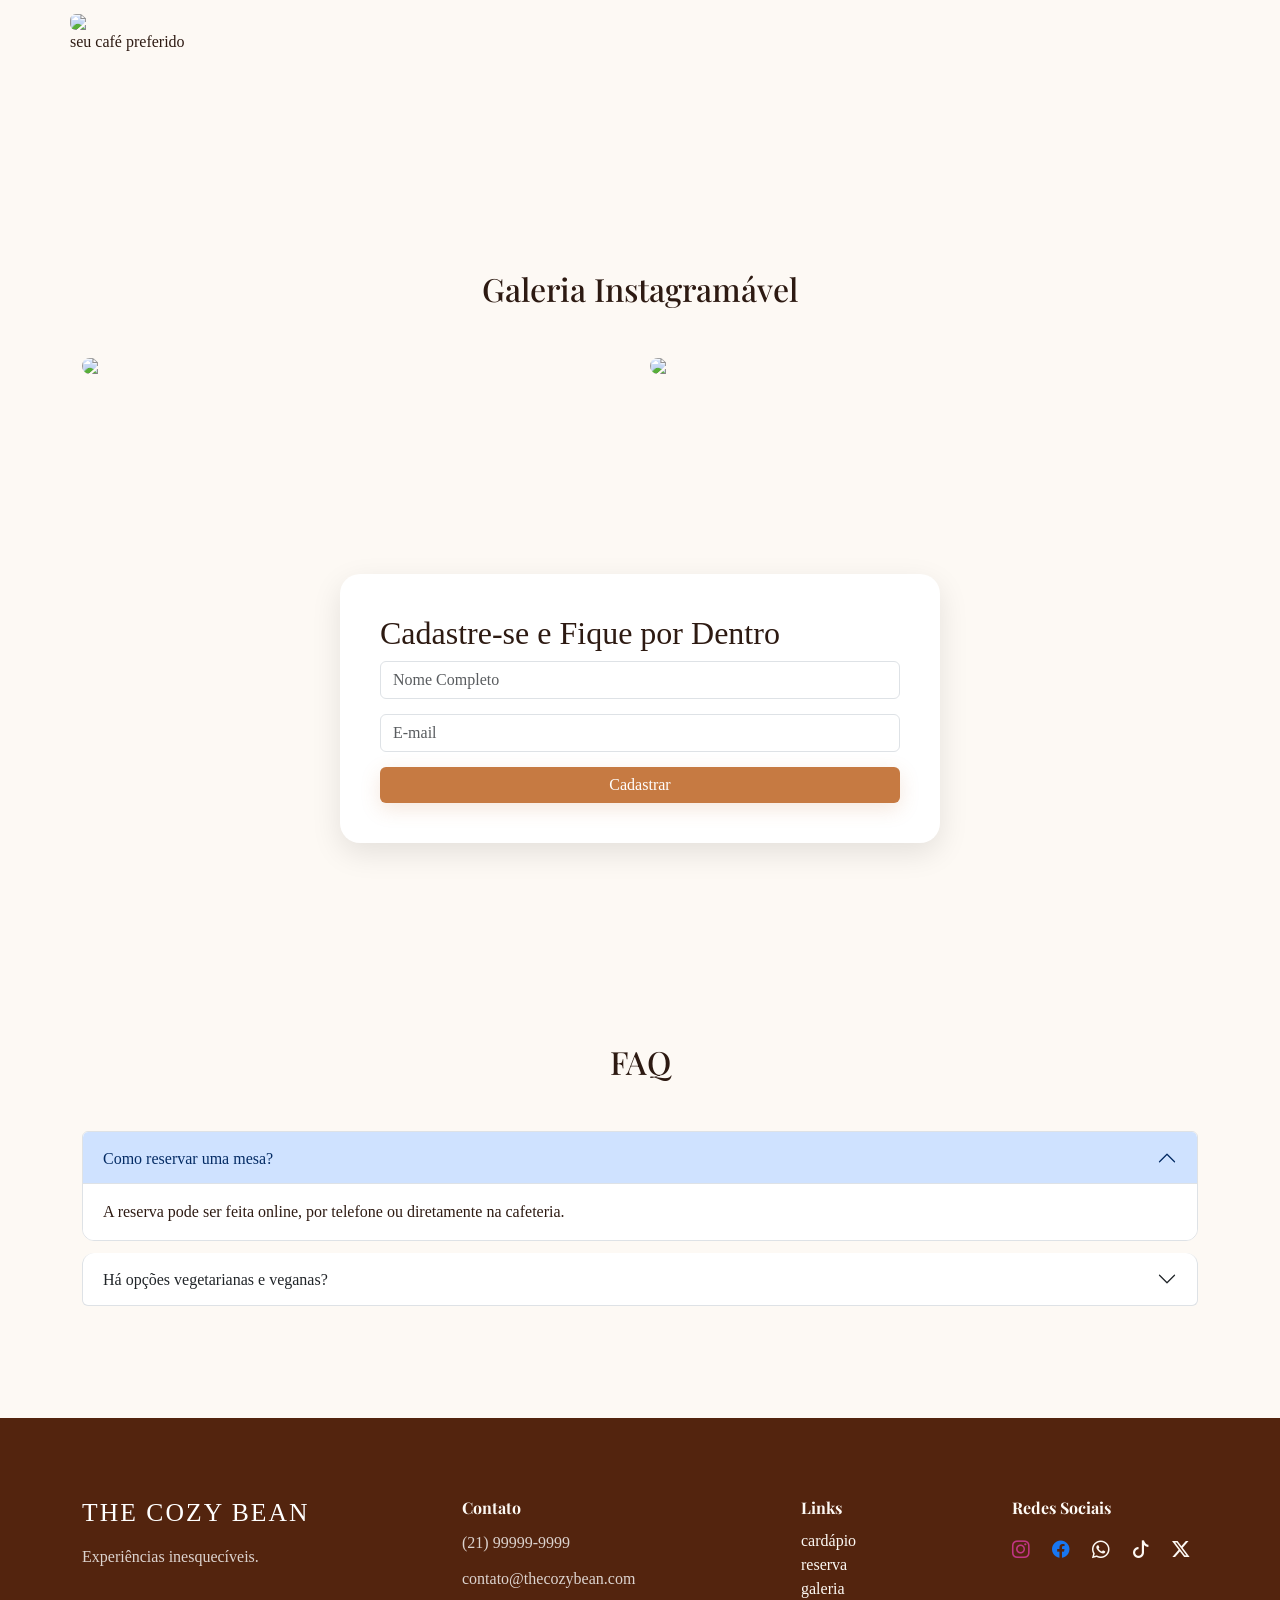
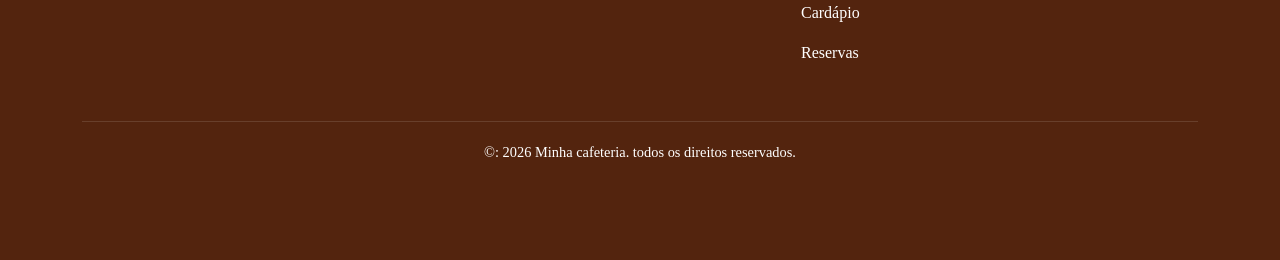
==== commit 5703db60: "alterando_navbar" ====
--- a/cozy-bean/index.html
+++ b/cozy-bean/index.html
@@ -50,7 +50,7 @@
                 <ul class="navbar-nav mx-auto">
 
                     <li class="nav-item">
-                        <a href="#cardapio" class="nav-link">Cardápio</a>
+                        <a href="produtos.html" class="nav-link">Cardápio</a>
                     </li>
 
                     <li class="nav-item">
@@ -58,15 +58,14 @@
                     </li>
 
                     <li class="nav-item">
-                        <a href="#reservas" class="nav-link">Reservas</a>
-                    </li>
+                        <a href="reservas.html" class="nav-link">Reservas</a></li>
 
                     <li class="nav-item">
                         <a href="#galeria" class="nav-link">Galeria</a>
                     </li>
 
                     <li class="nav-item">
-                        <a href="#faq" class="nav-link">FAQ</a>
+                        <a href="faq.html" class="nav-link">FAQ</a>
                     </li>
 
                 </ul>
@@ -211,7 +210,7 @@
         CARROSEL
     ============================================-->
 
-    <section class="container section-padding">
+     <section class="container section-padding">
         <div id="carouselcafe" class="carousel slide" data-bs-ride="carousel">
           
             <div class="carousel-inner">
--- a/cozy-bean/css/style.css
+++ b/cozy-bean/css/style.css
@@ -30,7 +30,7 @@
 }
 
 .nav-item a{
-    color: #42f5f5;
+    color: #ffff;
 
 }
 .hero-section {
@@ -262,4 +262,94 @@
         font-size: 0.9rem;
     }
 
-}+}
+
+/* Loja / Produtos */
+.product-grid .card-img-top{
+    height: 180px;
+    object-fit: cover;
+}
+
+.product-item .card{
+    border: none;
+    border-radius: 16px;
+    box-shadow: 0 8px 30px rgba(45,26,18,0.06);
+}
+
+.product-item .card .card-body{
+    padding: 18px;
+}
+
+.price{
+    color: var(--color-primary-caramel);
+    font-weight: 700;
+}
+
+.filter-btn.active{
+    background: var(--color-primary-caramel);
+    color: #fff;
+    border-color: var(--color-primary-caramel);
+}
+
+/* Offcanvas/carrinho */
+.offcanvas .offcanvas-body{min-height:300px}
+
+/* Cores oficiais das redes sociais (rodapé) */
+#whatsapp{ color: #25D366; }
+#tiktok{ color: #69C9D0; }
+#x{ color: #1DA1F2; }
+
+@media (max-width: 767px){
+    .product-grid .card-img-top{ height: 140px; }
+    .hero-content h1{ font-size: 2rem; }
+}
+
+/* Estilos adicionais para página de produtos */
+.product-grid{ display:flex; flex-wrap:wrap; gap:1.25rem; }
+.product-item{ display:flex; }
+.product-item .card{ width:100%; }
+.card .card-title{ font-size:1.05rem; margin-bottom:4px; }
+.card .card-text.small{ margin-bottom:8px; }
+
+/* Offcanvas (carrinho) */
+.offcanvas .offcanvas-body{ display:flex; flex-direction:column; gap:12px; }
+#cart-items{ min-height:120px; }
+
+/* Ajustes para botões e responsividade */
+.btn-caramel{ box-shadow: 0 6px 20px rgba(198,122,66,0.18); }
+.btn-caramel:focus{ box-shadow: 0 6px 20px rgba(198,122,66,0.28); }
+
+/* Cores oficiais das redes sociais (rodapé) - reforçando IDs existentes */
+#instagram{ color: #C13584; }
+#facebook{ color: #1877F2; }
+#whatsapp{ color: #25D366; }
+#tiktok{ color: #69C9D0; }
+#x{ color: #1DA1F2; }
+
+/* Pequenos ajustes mobile */
+@media (max-width: 575px){
+    .hero-section{ height: 30vh; }
+    .hero-content h1{ font-size:1.6rem; }
+    .product-item{ padding: 0 8px; }
+}
+
+/* FAQ: pequenos ajustes */
+.faq-search { margin-bottom: 20px; }
+.accordion-button { background: rgba(255,255,255,0.02); }
+.accordion-item { border-radius: 12px; margin-bottom: 12px; overflow: hidden; }
+.accordion-body { background: #fff; color: var(--color-texto-dark); }
+
+@media (max-width: 767px){
+    .accordion .accordion-button{ font-size: 0.95rem; }
+    aside.col-lg-4{ margin-top: 30px; }
+}
+
+/* Reservas */
+.reservation-card{ border-radius: 14px; overflow: hidden; }
+.reservation-form .form-label{ font-weight:600; }
+.reservation-form .form-control, .reservation-form .form-select, .reservation-form textarea{ background: #fff; }
+
+@media (max-width: 767px){
+    .reservation-card{ padding: 0; }
+    .reservation-form .col-md-6, .reservation-form .col-md-4, .reservation-form .col-md-8{ flex: 0 0 100%; max-width: 100%; }
+}
